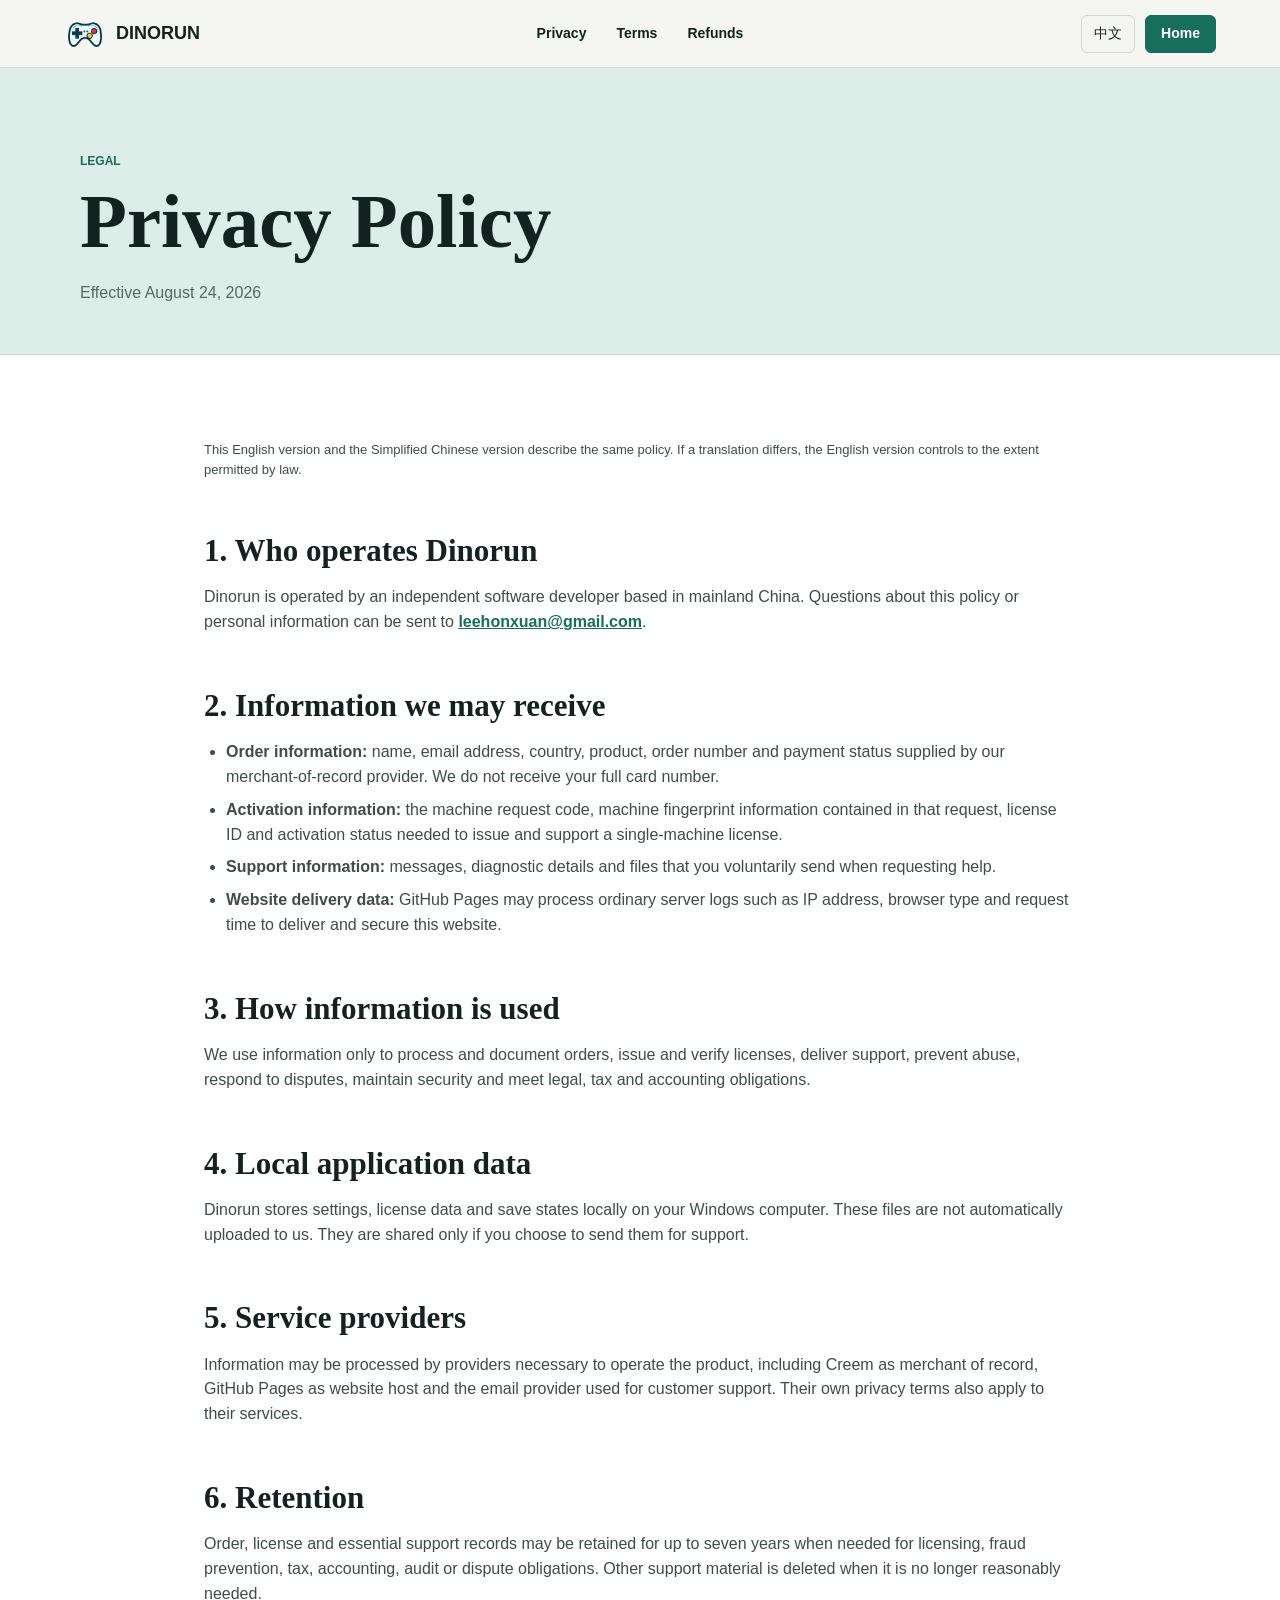
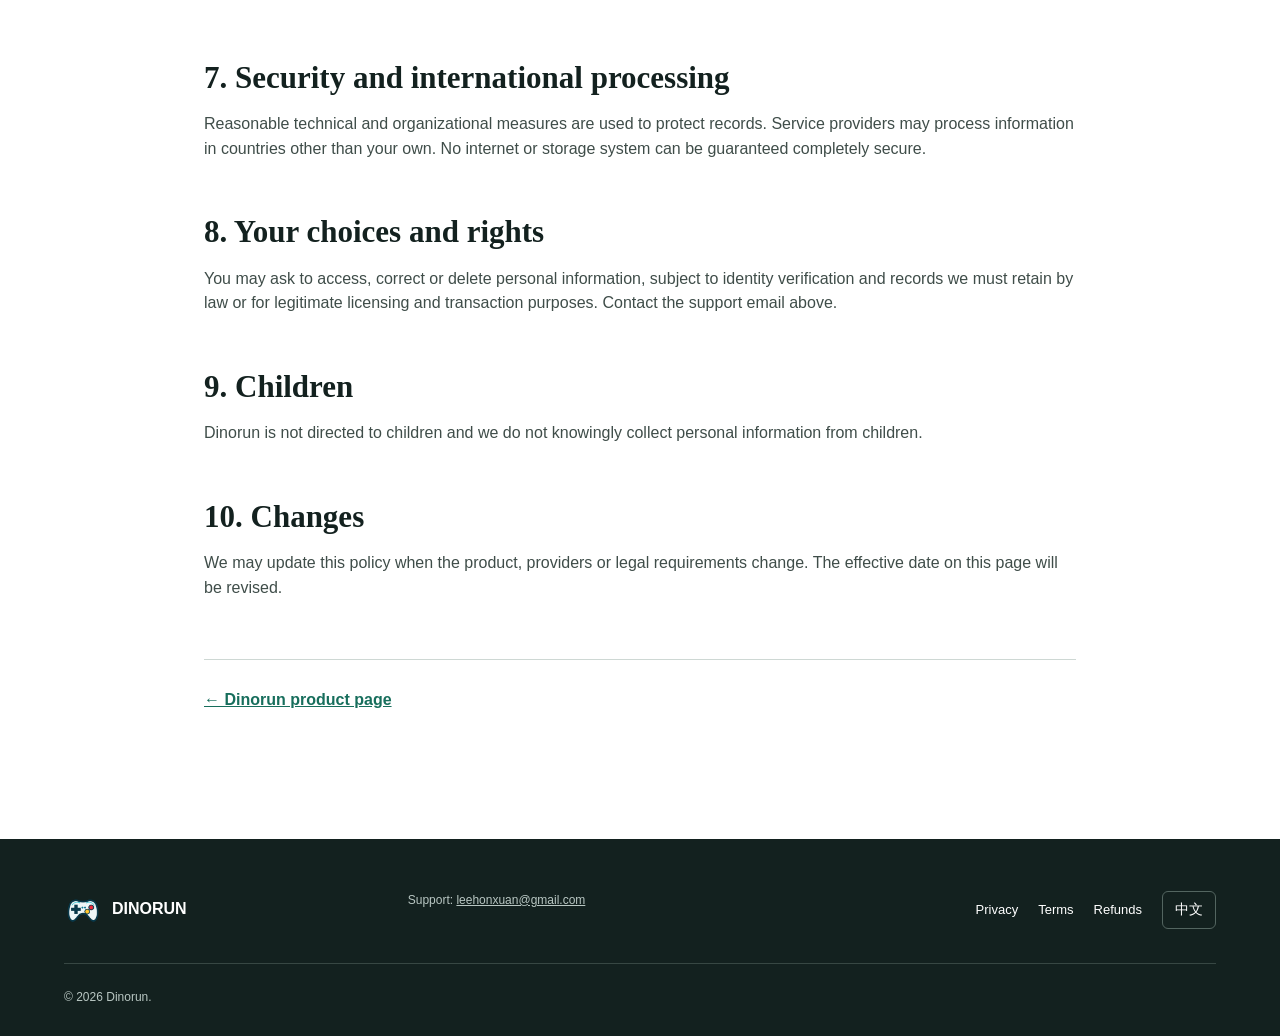
==== privacy.html @ ca00cfb8 "Add customer support and legal policies" ====
<!doctype html>
<html lang="en">
<head>
  <meta charset="utf-8">
  <meta name="viewport" content="width=device-width, initial-scale=1">
  <meta name="description" content="Dinorun privacy policy and information-handling practices.">
  <title>Privacy Policy | Dinorun</title>
  <link rel="icon" href="assets/images/dinorun.ico">
  <link rel="stylesheet" href="styles.css">
  <script src="legal.js" defer></script>
</head>
<body data-title-en="Privacy Policy" data-title-zh="隐私政策">
  <header class="site-header">
    <a class="brand" href="index.html"><img src="assets/images/gamepad.png" alt="" width="42" height="42"><span>DINORUN</span></a>
    <nav class="desktop-nav" aria-label="Legal navigation"><a href="privacy.html">Privacy</a><a href="terms.html">Terms</a><a href="refunds.html">Refunds</a></nav>
    <div class="header-actions"><button class="lang-toggle" type="button" aria-label="Switch language"><span data-lang-label>中文</span></button><a class="button button-small" href="index.html">Home</a></div>
  </header>
  <main class="legal-main">
    <section class="legal-hero">
      <div data-copy-lang="en"><p class="eyebrow">LEGAL</p><h1>Privacy Policy</h1><p>Effective August 24, 2026</p></div>
      <div data-copy-lang="zh" hidden><p class="eyebrow">法律信息</p><h1>隐私政策</h1><p>生效日期：2026 年 8 月 24 日</p></div>
    </section>
    <article class="legal-document">
      <div data-copy-lang="en">
        <p class="legal-language-note">This English version and the Simplified Chinese version describe the same policy. If a translation differs, the English version controls to the extent permitted by law.</p>
        <h2>1. Who operates Dinorun</h2>
        <p>Dinorun is operated by an independent software developer based in mainland China. Questions about this policy or personal information can be sent to <a href="mailto:leehonxuan@gmail.com">leehonxuan@gmail.com</a>.</p>
        <h2>2. Information we may receive</h2>
        <ul>
          <li><strong>Order information:</strong> name, email address, country, product, order number and payment status supplied by our merchant-of-record provider. We do not receive your full card number.</li>
          <li><strong>Activation information:</strong> the machine request code, machine fingerprint information contained in that request, license ID and activation status needed to issue and support a single-machine license.</li>
          <li><strong>Support information:</strong> messages, diagnostic details and files that you voluntarily send when requesting help.</li>
          <li><strong>Website delivery data:</strong> GitHub Pages may process ordinary server logs such as IP address, browser type and request time to deliver and secure this website.</li>
        </ul>
        <h2>3. How information is used</h2>
        <p>We use information only to process and document orders, issue and verify licenses, deliver support, prevent abuse, respond to disputes, maintain security and meet legal, tax and accounting obligations.</p>
        <h2>4. Local application data</h2>
        <p>Dinorun stores settings, license data and save states locally on your Windows computer. These files are not automatically uploaded to us. They are shared only if you choose to send them for support.</p>
        <h2>5. Service providers</h2>
        <p>Information may be processed by providers necessary to operate the product, including Creem as merchant of record, GitHub Pages as website host and the email provider used for customer support. Their own privacy terms also apply to their services.</p>
        <h2>6. Retention</h2>
        <p>Order, license and essential support records may be retained for up to seven years when needed for licensing, fraud prevention, tax, accounting, audit or dispute obligations. Other support material is deleted when it is no longer reasonably needed.</p>
        <h2>7. Security and international processing</h2>
        <p>Reasonable technical and organizational measures are used to protect records. Service providers may process information in countries other than your own. No internet or storage system can be guaranteed completely secure.</p>
        <h2>8. Your choices and rights</h2>
        <p>You may ask to access, correct or delete personal information, subject to identity verification and records we must retain by law or for legitimate licensing and transaction purposes. Contact the support email above.</p>
        <h2>9. Children</h2>
        <p>Dinorun is not directed to children and we do not knowingly collect personal information from children.</p>
        <h2>10. Changes</h2>
        <p>We may update this policy when the product, providers or legal requirements change. The effective date on this page will be revised.</p>
      </div>
      <div data-copy-lang="zh" hidden>
        <p class="legal-language-note">本简体中文版本与英文版本描述同一政策。如翻译存在差异，在法律允许范围内以英文版本为准。</p>
        <h2>1. Dinorun 的运营者</h2>
        <p>Dinorun 由位于中国大陆的独立软件开发者运营。如对本政策或个人信息有疑问，请联系 <a href="mailto:leehonxuan@gmail.com">leehonxuan@gmail.com</a>。</p>
        <h2>2. 我们可能收到的信息</h2>
        <ul>
          <li><strong>订单信息：</strong>由记录商户服务商提供的姓名、邮箱、国家或地区、产品、订单号和付款状态。我们不会收到完整银行卡号。</li>
          <li><strong>激活信息：</strong>签发和支持单机许可证所需的机器申请码、其中包含的机器指纹信息、许可证编号和激活状态。</li>
          <li><strong>支持信息：</strong>用户寻求帮助时自愿发送的消息、诊断信息和文件。</li>
          <li><strong>网站访问数据：</strong>GitHub Pages 为交付和保护本网站，可能处理 IP 地址、浏览器类型和请求时间等普通服务器日志。</li>
        </ul>
        <h2>3. 信息用途</h2>
        <p>信息仅用于处理和记录订单、签发与验证许可证、提供支持、防止滥用、处理争议、维护安全，以及履行法律、税务和会计义务。</p>
        <h2>4. 本地应用数据</h2>
        <p>Dinorun 将设置、许可证和存档数据保存在用户的 Windows 电脑本地，不会自动上传。只有用户主动为获得支持而发送时，我们才会收到这些文件。</p>
        <h2>5. 服务提供商</h2>
        <p>为运营产品，必要信息可能由相关服务商处理，包括作为记录商户的 Creem、托管网站的 GitHub Pages，以及用于客户支持的电子邮件服务商。使用这些服务时，其各自的隐私条款也适用。</p>
        <h2>6. 保存期限</h2>
        <p>因许可管理、反欺诈、税务、会计、审计或争议处理需要，订单、许可证和必要支持记录可能保存最长七年。其他支持材料将在不再有合理需要时删除。</p>
        <h2>7. 安全与跨境处理</h2>
        <p>我们采用合理的技术和组织措施保护记录。服务提供商可能在用户所在国家或地区以外处理信息。任何互联网传输或存储系统都无法保证绝对安全。</p>
        <h2>8. 用户选择与权利</h2>
        <p>在完成身份核验，并遵守法律强制保存以及正当许可和交易记录要求的前提下，用户可以申请访问、更正或删除个人信息。请通过上述客服邮箱联系。</p>
        <h2>9. 儿童</h2>
        <p>Dinorun 不面向儿童，我们不会故意收集儿童个人信息。</p>
        <h2>10. 政策变更</h2>
        <p>产品、服务提供商或法律要求变化时，我们可能更新本政策，并同步更新页面上的生效日期。</p>
      </div>
      <p class="legal-contact"><a href="index.html">← Dinorun product page</a></p>
    </article>
  </main>
  <footer class="site-footer"><div class="footer-brand"><img src="assets/images/gamepad.png" alt="" width="38" height="38"><strong>DINORUN</strong></div><p>Support: <a href="mailto:leehonxuan@gmail.com">leehonxuan@gmail.com</a></p><div class="footer-links"><a href="privacy.html">Privacy</a><a href="terms.html">Terms</a><a href="refunds.html">Refunds</a><button class="lang-toggle footer-lang" type="button" data-lang-label>中文</button></div><p class="copyright">© <span data-year></span> Dinorun.</p></footer>
</body>
</html>
---- styles.css ----
:root {
  --ink: #13211f;
  --muted: #5a6764;
  --paper: #f5f6f2;
  --white: #ffffff;
  --line: #ced8d4;
  --green: #176e5c;
  --green-dark: #0d4d40;
  --mint: #dceee7;
  --red: #c94a43;
  --yellow: #f2b84b;
  --blue: #4e75b9;
  --shadow: 0 20px 60px rgba(18, 37, 33, 0.14);
  font-family: Inter, "Segoe UI", "Noto Sans", "Microsoft YaHei", Arial, sans-serif;
  color: var(--ink);
  background: var(--paper);
  font-synthesis: none;
}

* { box-sizing: border-box; }
html { scroll-behavior: smooth; }
body { margin: 0; background: var(--paper); line-height: 1.55; }
body, button, a { letter-spacing: 0; }
img { display: block; max-width: 100%; }
a { color: inherit; }
button, a { -webkit-tap-highlight-color: transparent; }

.skip-link {
  position: fixed;
  left: 12px;
  top: -60px;
  z-index: 100;
  padding: 10px 14px;
  background: var(--ink);
  color: white;
}
.skip-link:focus { top: 12px; }

.site-header {
  position: sticky;
  top: 0;
  z-index: 50;
  min-height: 68px;
  padding: 0 5vw;
  display: grid;
  grid-template-columns: 1fr auto 1fr;
  align-items: center;
  border-bottom: 1px solid rgba(19, 33, 31, 0.12);
  background: rgba(245, 246, 242, 0.94);
  backdrop-filter: blur(14px);
}

.brand { display: inline-flex; width: fit-content; align-items: center; gap: 10px; text-decoration: none; font-weight: 900; font-size: 18px; }
.brand img { width: 42px; height: 42px; object-fit: contain; }
.desktop-nav { display: flex; gap: 30px; font-size: 14px; font-weight: 650; }
.desktop-nav a, .text-link, .footer-links a { text-decoration: none; }
.desktop-nav a:hover, .footer-links a:hover { color: var(--green); }
.header-actions { justify-self: end; display: flex; align-items: center; gap: 10px; }

.button, .lang-toggle {
  min-height: 44px;
  display: inline-flex;
  align-items: center;
  justify-content: center;
  border: 1px solid var(--green);
  border-radius: 6px;
  background: var(--green);
  color: white;
  padding: 0 20px;
  font: inherit;
  font-size: 14px;
  font-weight: 750;
  text-decoration: none;
  cursor: pointer;
  transition: background 160ms ease, border-color 160ms ease, transform 160ms ease;
}
.button:hover { background: var(--green-dark); border-color: var(--green-dark); transform: translateY(-1px); }
.button-small { min-height: 38px; padding: 0 15px; }
.button-wide { width: 100%; }
.lang-toggle { min-height: 38px; padding: 0 12px; border-color: var(--line); background: transparent; color: var(--ink); }
.lang-toggle:hover { border-color: var(--ink); }

.hero {
  position: relative;
  min-height: min(760px, calc(100vh - 68px));
  overflow: hidden;
  display: flex;
  align-items: center;
  border-bottom: 1px solid var(--line);
  background: #e9eeeb;
}
.hero-product-shot {
  position: absolute;
  z-index: 0;
  width: min(74vw, 1180px);
  right: -7vw;
  top: 11%;
  box-shadow: var(--shadow);
  border: 1px solid #b8c3bf;
}
.hero-scrim {
  position: absolute;
  inset: 0 auto 0 0;
  width: 58%;
  z-index: 1;
  background: rgba(233, 238, 235, .96);
}
.hero-content { position: relative; z-index: 2; width: min(650px, 88vw); margin-left: max(5vw, calc((100vw - 1440px) / 2)); padding: 84px 0 108px; }
.eyebrow { margin: 0 0 16px; color: var(--green); font-size: 12px; line-height: 1.2; font-weight: 850; text-transform: uppercase; }
.hero h1 { margin: 0; font-family: Georgia, "Times New Roman", serif; font-size: clamp(64px, 8vw, 124px); line-height: .9; font-weight: 700; }
.hero-lead { max-width: 610px; margin: 32px 0 12px; font-size: clamp(24px, 2.3vw, 38px); line-height: 1.14; font-weight: 720; }
.hero-copy { max-width: 560px; margin: 0; color: #3f4d49; font-size: 18px; }
.hero-actions { display: flex; align-items: center; gap: 24px; margin-top: 32px; }
.text-link { font-weight: 750; border-bottom: 1px solid currentColor; }
.hero-facts { display: flex; flex-wrap: wrap; gap: 10px 26px; padding: 0; margin: 38px 0 0; list-style: none; font-size: 13px; font-weight: 700; }
.hero-facts li::before { content: "✓"; color: var(--green); margin-right: 7px; }

.trust-strip { display: grid; grid-template-columns: repeat(4, 1fr); background: var(--ink); color: white; padding: 24px 5vw; }
.trust-strip div { padding: 6px 26px; border-left: 1px solid rgba(255,255,255,.18); }
.trust-strip div:first-child { border-left: 0; padding-left: 0; }
.trust-strip strong, .trust-strip span { display: block; }
.trust-strip strong { font-size: 15px; }
.trust-strip span { margin-top: 3px; color: #b9c7c3; font-size: 12px; }

.section { padding: 112px max(5vw, calc((100vw - 1440px) / 2)); }
.section-heading { max-width: 840px; margin-bottom: 54px; }
.section-heading.compact { margin-bottom: 34px; }
.section h2 { margin: 0; max-width: 850px; font-family: Georgia, "Times New Roman", serif; font-size: clamp(38px, 4.3vw, 68px); line-height: 1.05; }
.section-heading > p:last-child { max-width: 700px; margin: 24px 0 0; color: var(--muted); font-size: 18px; }

.features { background: var(--white); }
.feature-grid { display: grid; grid-template-columns: repeat(3, 1fr); border-top: 1px solid var(--line); border-left: 1px solid var(--line); }
.feature-grid article { min-height: 240px; padding: 28px; border-right: 1px solid var(--line); border-bottom: 1px solid var(--line); }
.feature-number { color: var(--green); font-size: 12px; font-weight: 850; }
.feature-grid h3 { margin: 36px 0 9px; font-size: 21px; }
.feature-grid p { margin: 0; color: var(--muted); }

.interface { background: #edf1ef; }
.product-window { margin: 0; }
.product-window img, .input-window img { width: 100%; border: 1px solid #b8c3bf; box-shadow: var(--shadow); }
.product-window figcaption { max-width: 680px; margin: 20px 0 0 auto; color: var(--muted); font-size: 14px; }
.controls-showcase { display: grid; grid-template-columns: minmax(280px, .75fr) minmax(560px, 1.25fr); gap: 70px; align-items: center; margin-top: 120px; }
.controls-copy h2 { margin-bottom: 24px; font-size: clamp(36px, 4vw, 62px); }
.controls-copy > p:not(.eyebrow) { color: var(--muted); font-size: 17px; }
.input-window { margin: 0; }
.check-list { padding: 0; margin: 26px 0 0; list-style: none; }
.check-list li { position: relative; padding: 10px 0 10px 27px; border-bottom: 1px solid var(--line); }
.check-list li::before { content: "✓"; position: absolute; left: 0; color: var(--green); font-weight: 900; }

.arcade-band { min-height: 360px; padding: 50px 5vw; display: grid; grid-template-columns: 1fr 1fr; gap: 8vw; align-items: center; overflow: hidden; background: var(--ink); color: white; }
.arcade-band p { max-width: 570px; margin: 0; font-family: Georgia, "Times New Roman", serif; font-size: clamp(32px, 4vw, 62px); line-height: 1.08; }
.arcade-art { display: flex; align-items: center; justify-content: center; gap: clamp(6px, 2vw, 24px); }
.arcade-art img { width: clamp(70px, 8vw, 126px); height: clamp(70px, 8vw, 126px); object-fit: contain; }
.arcade-art .stick { width: clamp(140px, 17vw, 250px); height: clamp(140px, 17vw, 250px); margin-right: 12px; }

.how { background: var(--white); }
.steps { padding: 0; margin: 0; list-style: none; border-top: 1px solid var(--line); }
.steps li { display: grid; grid-template-columns: 72px 1fr; gap: 26px; padding: 28px 0; border-bottom: 1px solid var(--line); }
.steps > li > span { width: 48px; height: 48px; display: grid; place-items: center; border: 1px solid var(--green); border-radius: 50%; color: var(--green); font-weight: 850; }
.steps h3 { margin: 0 0 5px; font-size: 20px; }
.steps p { margin: 0; color: var(--muted); }
.note { margin: 28px 0 0 98px; padding-left: 16px; border-left: 3px solid var(--yellow); color: var(--muted); }

.purchase { display: grid; grid-template-columns: 1.25fr .75fr; gap: 8vw; background: #dceee7; }
.purchase-copy h2 { margin-bottom: 20px; }
.purchase-copy > p:not(.eyebrow) { color: var(--muted); font-size: 18px; }
.price-panel { align-self: center; padding-left: 44px; border-left: 1px solid #a9c8bc; }
.price-panel > p:first-child { margin: 0; color: var(--green); font-size: 12px; font-weight: 850; }
.price { margin: 4px 0 24px; font-family: Georgia, "Times New Roman", serif; font-size: clamp(72px, 8vw, 118px); line-height: 1; }
.price span { margin-right: 7px; font-family: inherit; font-size: 28px; vertical-align: 40%; }
.checkout-status, .price-fine { color: var(--muted); font-size: 12px; text-align: center; }
.checkout-status { margin-bottom: 0; font-weight: 700; }

.faq { background: var(--paper); }
.faq-list { border-top: 1px solid var(--line); }
.faq-list details { border-bottom: 1px solid var(--line); }
.faq-list summary { position: relative; padding: 24px 52px 24px 0; cursor: pointer; list-style: none; font-size: 19px; font-weight: 750; }
.faq-list summary::-webkit-details-marker { display: none; }
.faq-list summary::after { content: "+"; position: absolute; right: 10px; font-size: 26px; font-weight: 400; line-height: 1; }
.faq-list details[open] summary::after { content: "−"; }
.faq-list p { max-width: 850px; margin: -6px 0 24px; color: var(--muted); }

.site-footer { padding: 52px 5vw 30px; display: grid; grid-template-columns: 1fr 1.5fr 1fr; gap: 34px; align-items: start; background: var(--ink); color: white; }
.footer-brand { display: flex; align-items: center; gap: 10px; }
.site-footer > p { margin: 0; color: #b9c7c3; font-size: 12px; }
.footer-links { display: flex; justify-content: flex-end; align-items: center; flex-wrap: wrap; gap: 14px 20px; font-size: 13px; }
.footer-lang { color: white; border-color: #536560; }
.copyright { grid-column: 1 / -1; padding-top: 24px; border-top: 1px solid #374743; }

.legal-main { min-height: calc(100vh - 68px); background: var(--white); }
.legal-hero { padding: 86px max(5vw, calc((100vw - 1120px) / 2)) 48px; border-bottom: 1px solid var(--line); background: var(--mint); }
.legal-hero h1 { max-width: 900px; margin: 0; font-family: Georgia, "Times New Roman", serif; font-size: clamp(48px, 6vw, 82px); line-height: 1; }
.legal-hero p:last-child { margin: 20px 0 0; color: var(--muted); }
.legal-document { max-width: 920px; margin: 0 auto; padding: 72px 24px 110px; }
.legal-document h2 { margin: 52px 0 14px; font-family: Georgia, "Times New Roman", serif; font-size: 31px; line-height: 1.2; }
.legal-document h2:first-child { margin-top: 0; }
.legal-document h3 { margin: 30px 0 10px; font-size: 19px; }
.legal-document p, .legal-document li { color: #3f4d49; }
.legal-document ul { padding-left: 22px; }
.legal-document li { margin: 8px 0; }
.legal-document a { color: var(--green); font-weight: 700; }
.legal-callout { margin: 30px 0; padding: 22px 24px; border-left: 4px solid var(--green); background: #f1f7f4; }
.legal-callout p { margin: 0; color: var(--ink); }
.legal-contact { margin-top: 58px; padding-top: 28px; border-top: 1px solid var(--line); }
.legal-language-note { font-size: 13px; color: var(--muted); }

.checkout-dialog { width: min(440px, calc(100vw - 36px)); padding: 34px; border: 0; border-radius: 8px; color: var(--ink); box-shadow: var(--shadow); text-align: center; }
.checkout-dialog::backdrop { background: rgba(8, 20, 17, .62); }
.checkout-dialog img { margin: 0 auto 18px; }
.checkout-dialog h2 { margin: 0; font-family: Georgia, "Times New Roman", serif; font-size: 30px; }
.checkout-dialog p { color: var(--muted); }
.dialog-close { position: absolute; top: 10px; right: 12px; width: 36px; height: 36px; border: 0; background: transparent; font-size: 28px; cursor: pointer; }
.dialog-ok { margin-top: 8px; }

:focus-visible { outline: 3px solid var(--yellow); outline-offset: 3px; }

@media (max-width: 980px) {
  .site-header { grid-template-columns: 1fr auto; }
  .desktop-nav { display: none; }
  .hero { min-height: 700px; align-items: flex-start; }
  .hero-product-shot { width: 920px; max-width: none; top: 290px; right: -330px; opacity: .72; }
  .hero-scrim { width: 100%; height: 54%; background: rgba(233, 238, 235, .98); }
  .hero-content { padding-top: 72px; }
  .hero h1 { font-size: 76px; }
  .hero-lead { max-width: 650px; font-size: 30px; }
  .trust-strip { grid-template-columns: 1fr 1fr; row-gap: 18px; }
  .trust-strip div:nth-child(3) { border-left: 0; padding-left: 0; }
  .feature-grid { grid-template-columns: 1fr 1fr; }
  .controls-showcase { grid-template-columns: 1fr; gap: 42px; }
  .controls-copy { max-width: 720px; }
  .arcade-band { grid-template-columns: 1fr; gap: 32px; }
  .arcade-art { justify-content: flex-start; }
  .purchase { grid-template-columns: 1fr; gap: 48px; }
  .price-panel { padding: 38px 0 0; border-left: 0; border-top: 1px solid #a9c8bc; }
  .site-footer { grid-template-columns: 1fr 1fr; }
  .site-footer > p { grid-column: 1 / -1; grid-row: 2; }
}

@media (max-width: 640px) {
  .site-header { min-height: 60px; padding: 0 18px; }
  .brand img { width: 36px; height: 36px; }
  .brand span { font-size: 16px; }
  .header-actions .button { display: none; }
  .hero { min-height: 720px; }
  .hero-content { width: auto; margin: 0; padding: 58px 20px 250px; }
  .hero h1 { font-size: 60px; }
  .hero-lead { margin-top: 24px; font-size: 25px; }
  .hero-copy { font-size: 16px; }
  .hero-product-shot { top: auto; bottom: 28px; right: -210px; width: 690px; }
  .hero-actions { align-items: stretch; flex-direction: column; gap: 16px; }
  .hero-actions .button { width: 100%; }
  .text-link { width: fit-content; }
  .hero-facts { gap: 7px 16px; margin-top: 24px; }
  .trust-strip { grid-template-columns: 1fr; padding: 22px 20px; }
  .trust-strip div, .trust-strip div:nth-child(3) { padding: 10px 0; border-left: 0; border-bottom: 1px solid rgba(255,255,255,.14); }
  .trust-strip div:last-child { border-bottom: 0; }
  .section { padding: 78px 20px; }
  .section h2 { font-size: 39px; }
  .section-heading { margin-bottom: 38px; }
  .feature-grid { grid-template-columns: 1fr; }
  .feature-grid article { min-height: 200px; }
  .controls-showcase { margin-top: 80px; }
  .product-window figcaption { font-size: 12px; }
  .arcade-band { padding: 42px 20px; }
  .arcade-art { gap: 3px; }
  .arcade-art .stick { margin-right: 0; }
  .steps li { grid-template-columns: 48px 1fr; gap: 16px; }
  .steps > li > span { width: 40px; height: 40px; }
  .note { margin-left: 0; }
  .price { font-size: 88px; }
  .site-footer { grid-template-columns: 1fr; padding: 42px 20px 24px; }
  .site-footer > p { grid-column: auto; grid-row: auto; }
  .footer-links { justify-content: flex-start; flex-wrap: wrap; }
  .legal-main { min-height: calc(100vh - 60px); }
  .legal-hero { padding: 58px 20px 36px; }
  .legal-document { padding: 50px 20px 76px; }
  .legal-document h2 { font-size: 27px; }
}

@media (prefers-reduced-motion: reduce) {
  html { scroll-behavior: auto; }
  *, *::before, *::after { transition-duration: 0.01ms !important; }
}
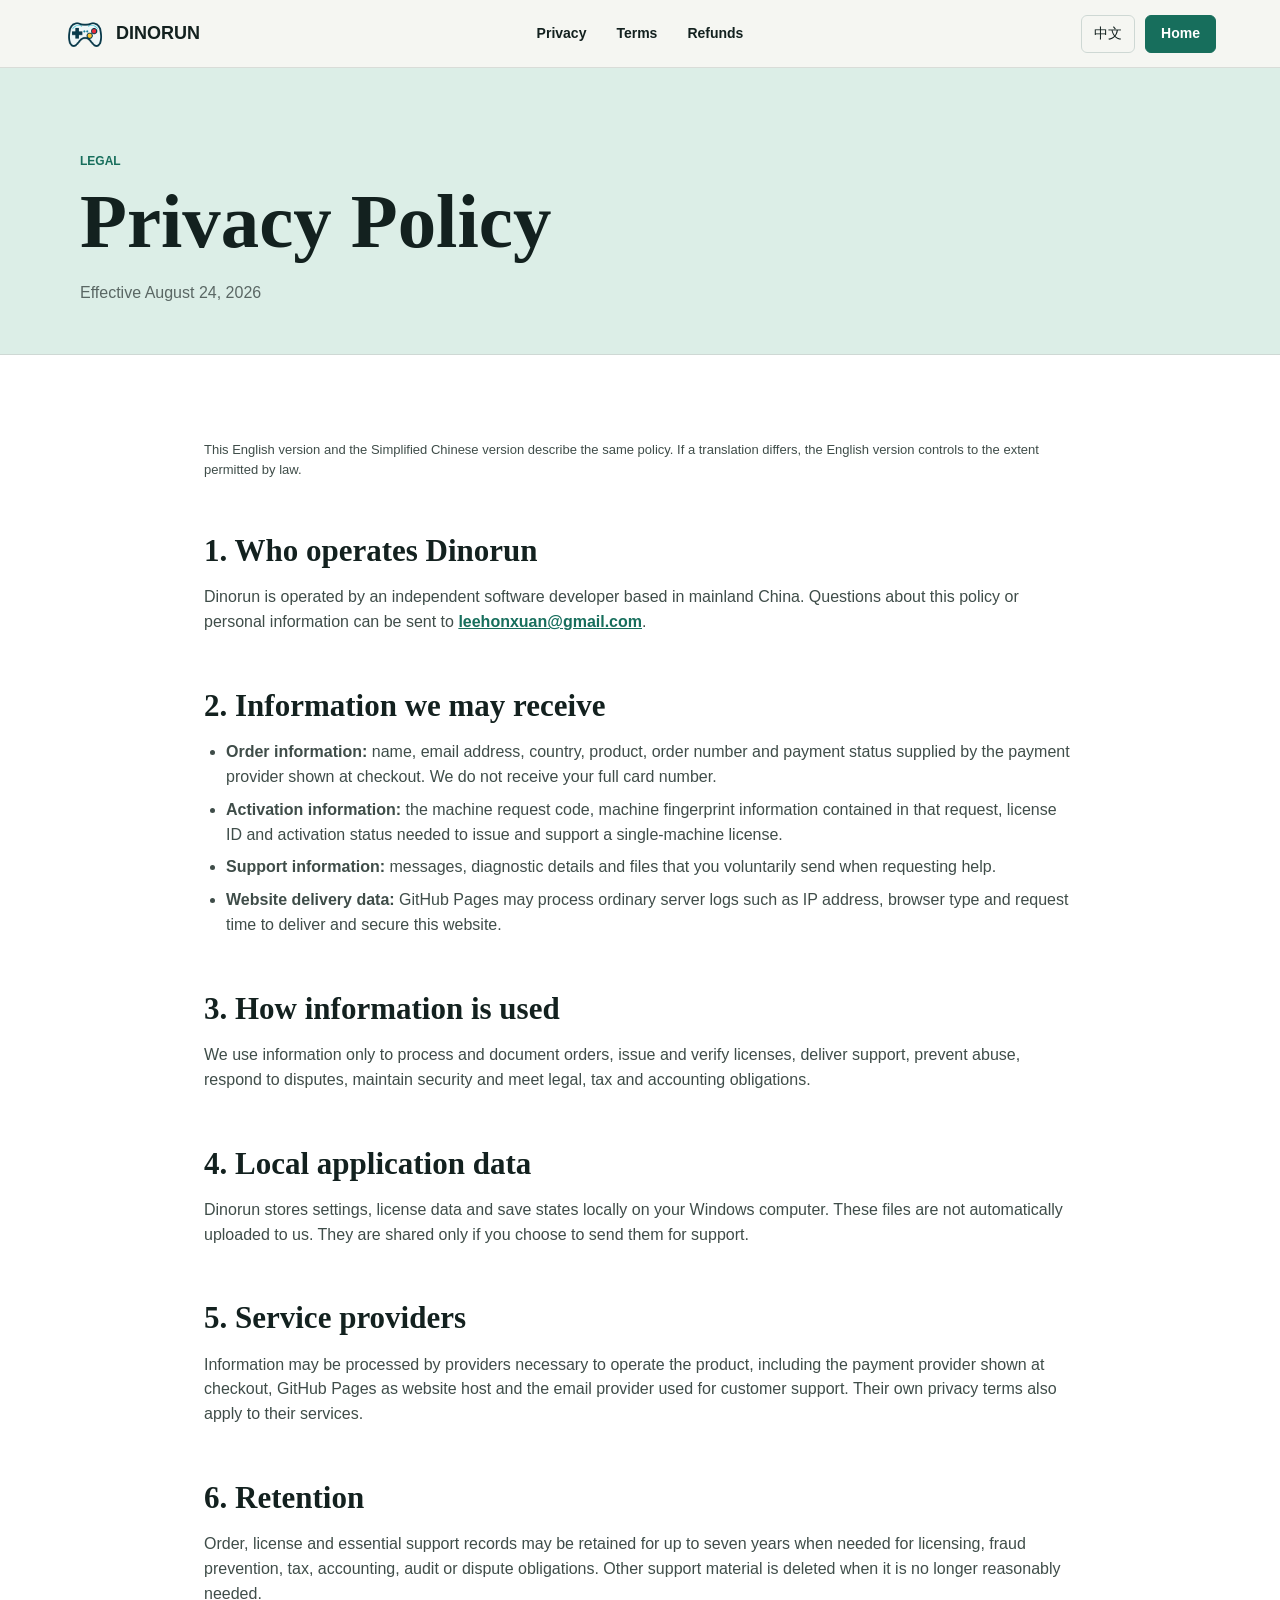
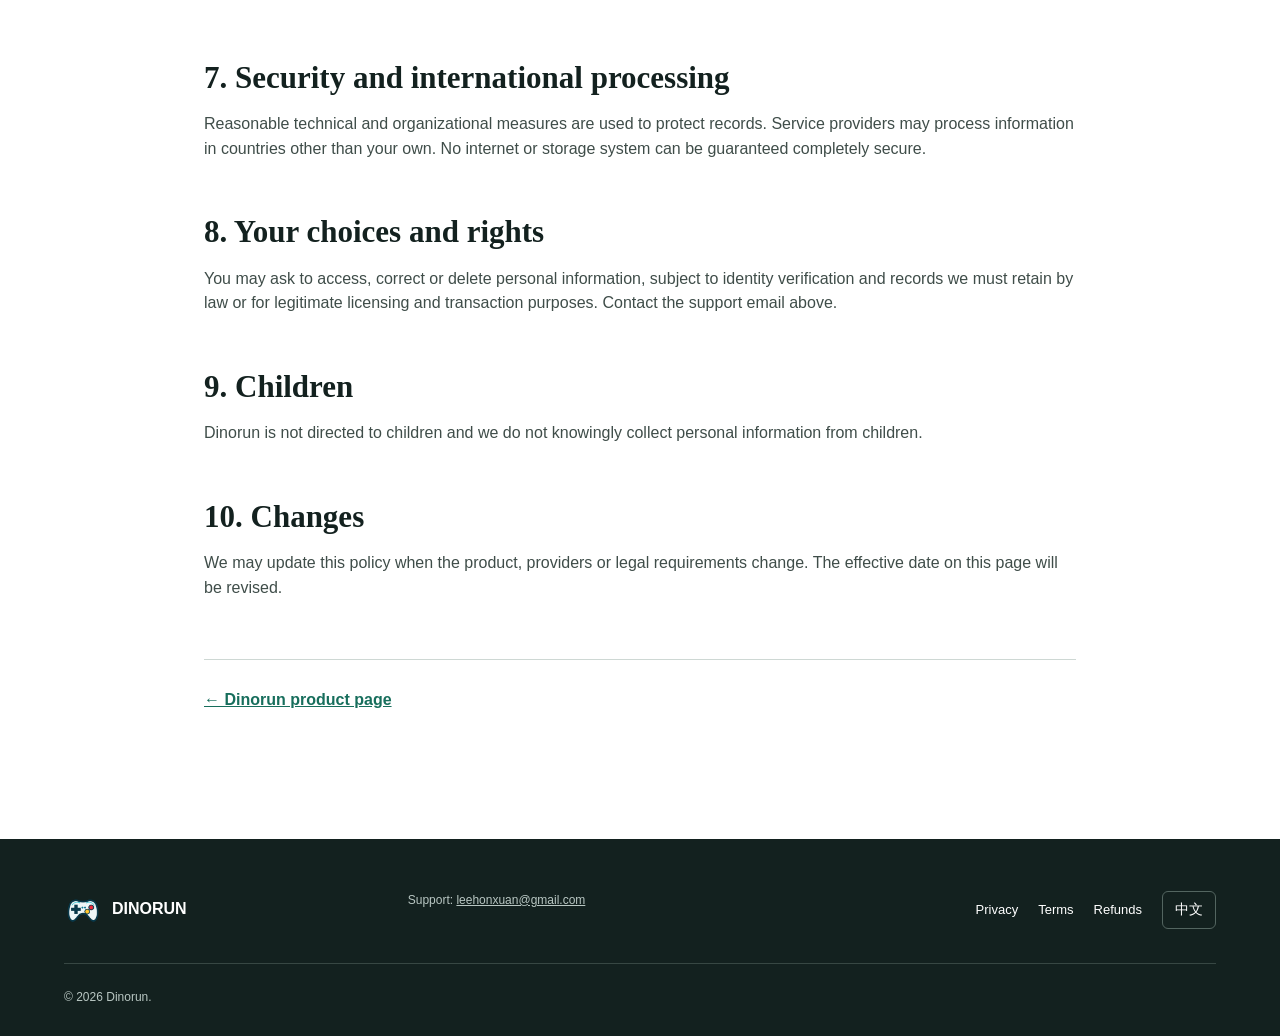
==== commit 217b1811: "Clarify independent software and payment terms" ====
--- a/privacy.html
+++ b/privacy.html
@@ -27,7 +27,7 @@
         <p>Dinorun is operated by an independent software developer based in mainland China. Questions about this policy or personal information can be sent to <a href="mailto:leehonxuan@gmail.com">leehonxuan@gmail.com</a>.</p>
         <h2>2. Information we may receive</h2>
         <ul>
-          <li><strong>Order information:</strong> name, email address, country, product, order number and payment status supplied by our merchant-of-record provider. We do not receive your full card number.</li>
+          <li><strong>Order information:</strong> name, email address, country, product, order number and payment status supplied by the payment provider shown at checkout. We do not receive your full card number.</li>
           <li><strong>Activation information:</strong> the machine request code, machine fingerprint information contained in that request, license ID and activation status needed to issue and support a single-machine license.</li>
           <li><strong>Support information:</strong> messages, diagnostic details and files that you voluntarily send when requesting help.</li>
           <li><strong>Website delivery data:</strong> GitHub Pages may process ordinary server logs such as IP address, browser type and request time to deliver and secure this website.</li>
@@ -37,7 +37,7 @@
         <h2>4. Local application data</h2>
         <p>Dinorun stores settings, license data and save states locally on your Windows computer. These files are not automatically uploaded to us. They are shared only if you choose to send them for support.</p>
         <h2>5. Service providers</h2>
-        <p>Information may be processed by providers necessary to operate the product, including Creem as merchant of record, GitHub Pages as website host and the email provider used for customer support. Their own privacy terms also apply to their services.</p>
+        <p>Information may be processed by providers necessary to operate the product, including the payment provider shown at checkout, GitHub Pages as website host and the email provider used for customer support. Their own privacy terms also apply to their services.</p>
         <h2>6. Retention</h2>
         <p>Order, license and essential support records may be retained for up to seven years when needed for licensing, fraud prevention, tax, accounting, audit or dispute obligations. Other support material is deleted when it is no longer reasonably needed.</p>
         <h2>7. Security and international processing</h2>
@@ -65,7 +65,7 @@
         <h2>4. 本地应用数据</h2>
         <p>Dinorun 将设置、许可证和存档数据保存在用户的 Windows 电脑本地，不会自动上传。只有用户主动为获得支持而发送时，我们才会收到这些文件。</p>
         <h2>5. 服务提供商</h2>
-        <p>为运营产品，必要信息可能由相关服务商处理，包括作为记录商户的 Creem、托管网站的 GitHub Pages，以及用于客户支持的电子邮件服务商。使用这些服务时，其各自的隐私条款也适用。</p>
+        <p>为运营产品，必要信息可能由相关服务商处理，包括结账页面显示的支付服务商、托管网站的 GitHub Pages，以及用于客户支持的电子邮件服务商。使用这些服务时，其各自的隐私条款也适用。</p>
         <h2>6. 保存期限</h2>
         <p>因许可管理、反欺诈、税务、会计、审计或争议处理需要，订单、许可证和必要支持记录可能保存最长七年。其他支持材料将在不再有合理需要时删除。</p>
         <h2>7. 安全与跨境处理</h2>
--- a/styles.css
+++ b/styles.css
@@ -203,6 +203,49 @@
 .legal-callout p { margin: 0; color: var(--ink); }
 .legal-contact { margin-top: 58px; padding-top: 28px; border-top: 1px solid var(--line); }
 .legal-language-note { font-size: 13px; color: var(--muted); }
+
+.completion-main { min-height: calc(100vh - 68px); background: var(--white); }
+.completion-hero { padding: 76px max(5vw, calc((100vw - 920px) / 2)) 56px; border-bottom: 1px solid #a9c8bc; background: var(--mint); }
+.completion-hero > div { position: relative; padding-left: 90px; }
+.completion-status { position: absolute; top: 2px; left: 0; width: 62px; height: 62px; display: grid; place-items: center; border-radius: 50%; background: var(--green); color: white; font-size: 34px; font-weight: 850; }
+.completion-hero h1 { margin: 0; font-family: Georgia, "Times New Roman", serif; font-size: clamp(48px, 6vw, 76px); line-height: 1; }
+.completion-lead { max-width: 760px; margin: 22px 0 0; color: #354640; font-size: 19px; }
+.verification-note { width: fit-content; margin: 22px 0 0; padding: 10px 14px; border-left: 3px solid var(--yellow); background: rgba(255,255,255,.54); color: #354640; font-size: 13px; font-weight: 700; }
+.completion-content { max-width: 920px; margin: 0 auto; padding: 66px 24px 94px; }
+.completion-content h2 { margin: 0 0 34px; font-family: Georgia, "Times New Roman", serif; font-size: clamp(32px, 4vw, 48px); line-height: 1.1; }
+.completion-steps { padding: 0; margin: 0; list-style: none; counter-reset: completion-step; border-top: 1px solid var(--line); }
+.completion-steps li { counter-increment: completion-step; display: grid; grid-template-columns: 48px 210px 1fr; gap: 20px; align-items: start; padding: 24px 0; border-bottom: 1px solid var(--line); }
+.completion-steps li::before { content: counter(completion-step); width: 38px; height: 38px; display: grid; place-items: center; border: 1px solid var(--green); border-radius: 50%; color: var(--green); font-weight: 850; }
+.completion-steps strong { padding-top: 6px; }
+.completion-steps span { padding-top: 5px; color: var(--muted); }
+.activation-contact { margin-top: 40px; padding: 26px 28px; border-left: 4px solid var(--green); background: #f1f7f4; }
+.activation-contact .eyebrow { margin-bottom: 10px; }
+.activation-contact a { color: var(--green); font-size: 19px; font-weight: 800; }
+.activation-contact span { margin: 0 10px; color: var(--muted); }
+.completion-help { margin: 24px 0 0; color: var(--muted); font-size: 13px; }
+.completion-footer { padding-top: 38px; }
+
+.support-main { min-height: calc(100vh - 68px); background: var(--white); }
+.support-hero { padding: 78px max(5vw, calc((100vw - 1120px) / 2)) 54px; border-bottom: 1px solid var(--line); background: var(--mint); }
+.support-hero h1 { max-width: 900px; margin: 0; font-family: Georgia, "Times New Roman", serif; font-size: clamp(48px, 6vw, 82px); line-height: 1; }
+.support-hero p:last-child { max-width: 700px; margin: 22px 0 0; color: #354640; font-size: 19px; }
+.support-content { max-width: 1120px; margin: 0 auto; padding: 68px 24px 100px; display: grid; grid-template-columns: minmax(0, 1.35fr) minmax(260px, .65fr); gap: 68px; }
+.support-form-panel h2, .support-aside h2 { margin: 0; font-family: Georgia, "Times New Roman", serif; font-size: clamp(32px, 4vw, 48px); line-height: 1.1; }
+.support-intro { max-width: 650px; margin: 18px 0 30px; color: var(--muted); }
+.support-form { display: grid; grid-template-columns: 1fr 1fr; gap: 18px 20px; }
+.support-form label { display: grid; gap: 7px; color: var(--ink); font-size: 14px; font-weight: 750; }
+.support-form input, .support-form select, .support-form textarea { width: 100%; border: 1px solid #b8c8c2; border-radius: 6px; background: #fbfcfa; color: var(--ink); padding: 12px 13px; font: inherit; font-size: 15px; }
+.support-form input, .support-form select { min-height: 46px; }
+.support-form textarea { min-height: 170px; resize: vertical; }
+.support-form input:focus, .support-form select:focus, .support-form textarea:focus { border-color: var(--green); outline: 3px solid rgba(23, 110, 92, .16); }
+.support-message-field, .support-safety, .support-form > .button, .support-submit-note { grid-column: 1 / -1; }
+.support-safety { margin: 0; color: var(--muted); font-size: 12px; }
+.support-submit-note { min-height: 22px; margin: -4px 0 0; color: var(--green-dark); font-size: 13px; font-weight: 700; }
+.support-aside { align-self: start; padding: 30px; border-left: 1px solid var(--line); background: #f1f7f4; }
+.support-aside .eyebrow { margin-bottom: 12px; }
+.support-aside > div > p:not(.eyebrow) { color: var(--muted); }
+.support-email { display: inline-block; margin: 8px 0 12px; color: var(--green); font-size: 18px; font-weight: 800; overflow-wrap: anywhere; }
+.support-aside-note { padding-top: 18px; border-top: 1px solid var(--line); font-size: 13px; }
 
 .checkout-dialog { width: min(440px, calc(100vw - 36px)); padding: 34px; border: 0; border-radius: 8px; color: var(--ink); box-shadow: var(--shadow); text-align: center; }
 .checkout-dialog::backdrop { background: rgba(8, 20, 17, .62); }
@@ -275,6 +318,29 @@
   .legal-hero { padding: 58px 20px 36px; }
   .legal-document { padding: 50px 20px 76px; }
   .legal-document h2 { font-size: 27px; }
+  .completion-main { min-height: calc(100vh - 60px); }
+  .completion-hero { padding: 52px 20px 38px; }
+  .completion-hero > div { padding-left: 0; }
+  .completion-status { position: static; width: 52px; height: 52px; margin-bottom: 24px; font-size: 28px; }
+  .completion-hero h1 { font-size: 46px; }
+  .completion-lead { font-size: 17px; }
+  .verification-note { width: auto; }
+  .completion-content { padding: 48px 20px 70px; }
+  .completion-steps li { grid-template-columns: 42px 1fr; gap: 12px; }
+  .completion-steps strong, .completion-steps span { grid-column: 2; padding-top: 0; }
+  .completion-steps strong { align-self: center; }
+  .completion-steps span { margin-top: -5px; }
+  .activation-contact { padding: 22px 20px; }
+  .activation-contact a, .activation-contact span { display: block; width: fit-content; }
+  .activation-contact span { margin: 7px 0; }
+  .support-main { min-height: calc(100vh - 60px); }
+  .support-hero { padding: 58px 20px 38px; }
+  .support-hero h1 { font-size: 46px; }
+  .support-hero p:last-child { font-size: 17px; }
+  .support-content { padding: 48px 20px 70px; display: block; }
+  .support-form { grid-template-columns: 1fr; }
+  .support-message-field, .support-safety, .support-form > .button, .support-submit-note { grid-column: auto; }
+  .support-aside { margin-top: 54px; padding: 24px 20px; border-left: 0; border-top: 1px solid var(--line); }
 }
 
 @media (prefers-reduced-motion: reduce) {
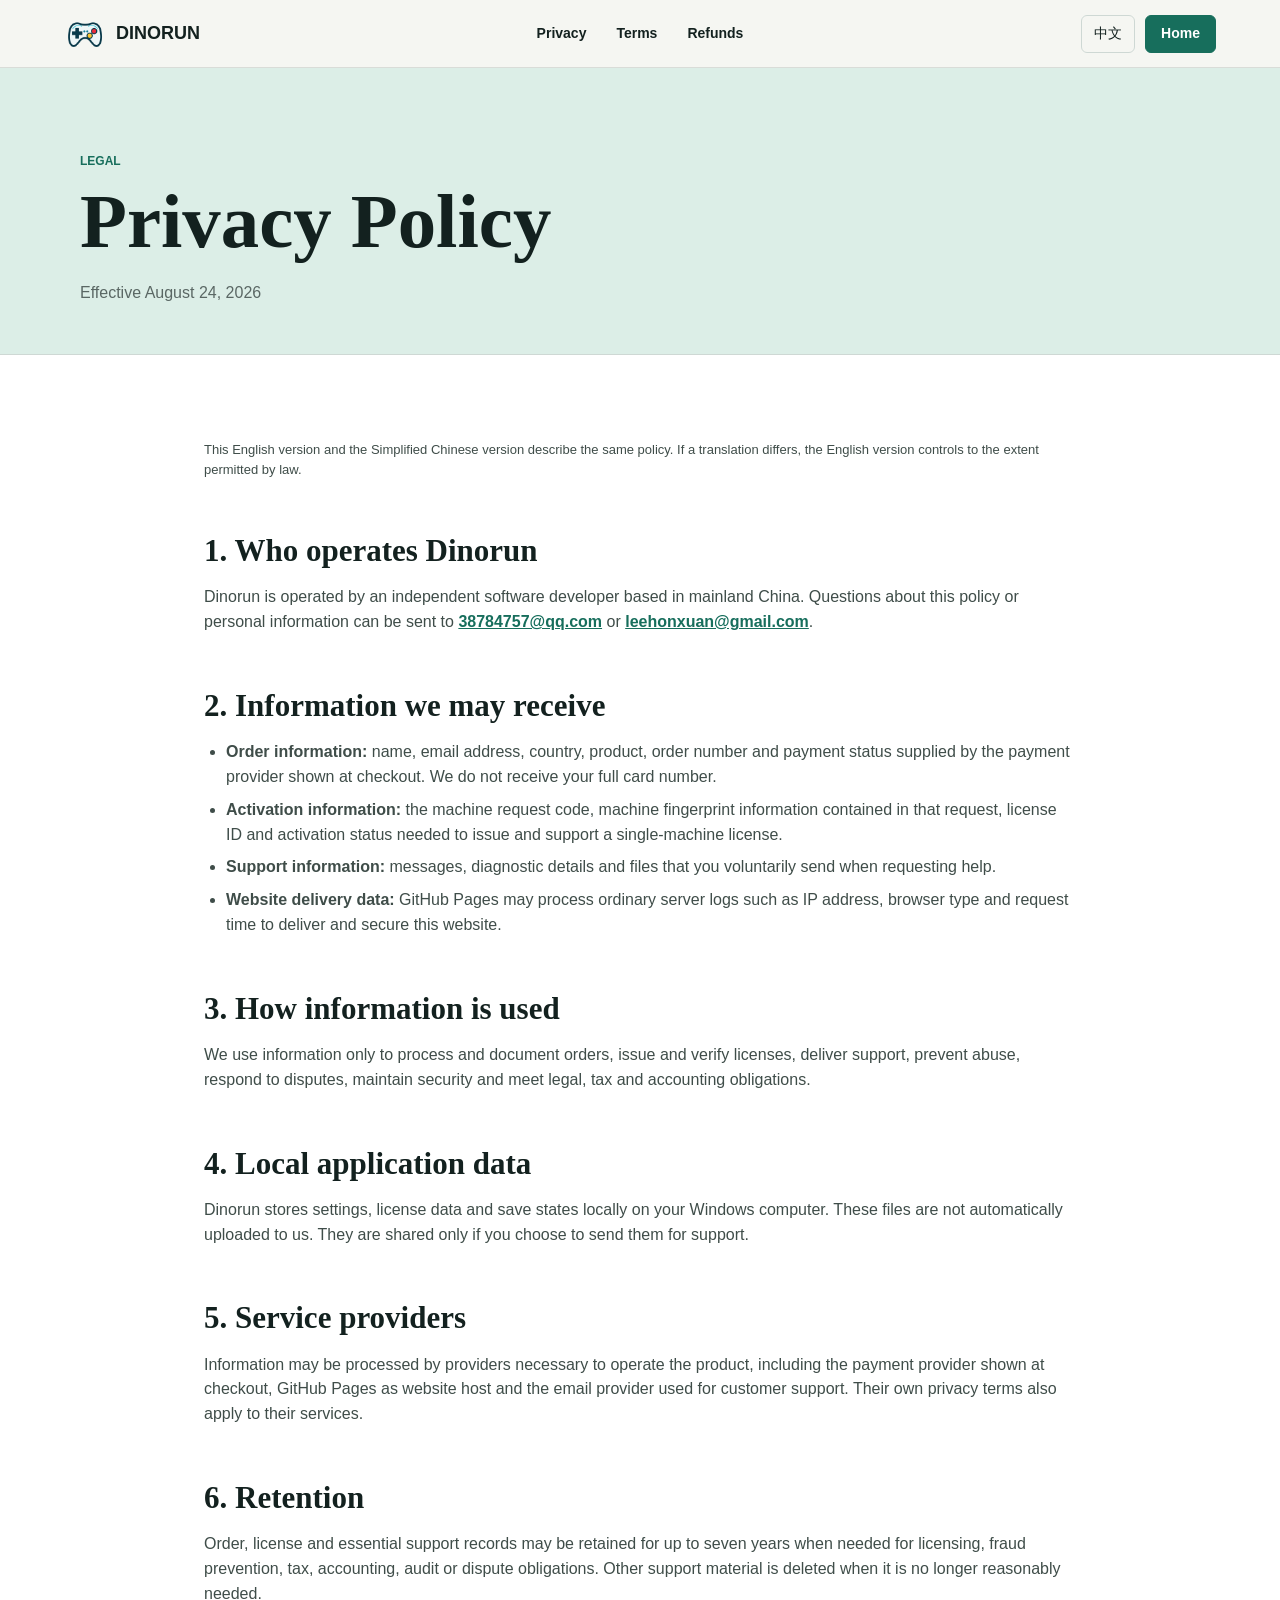
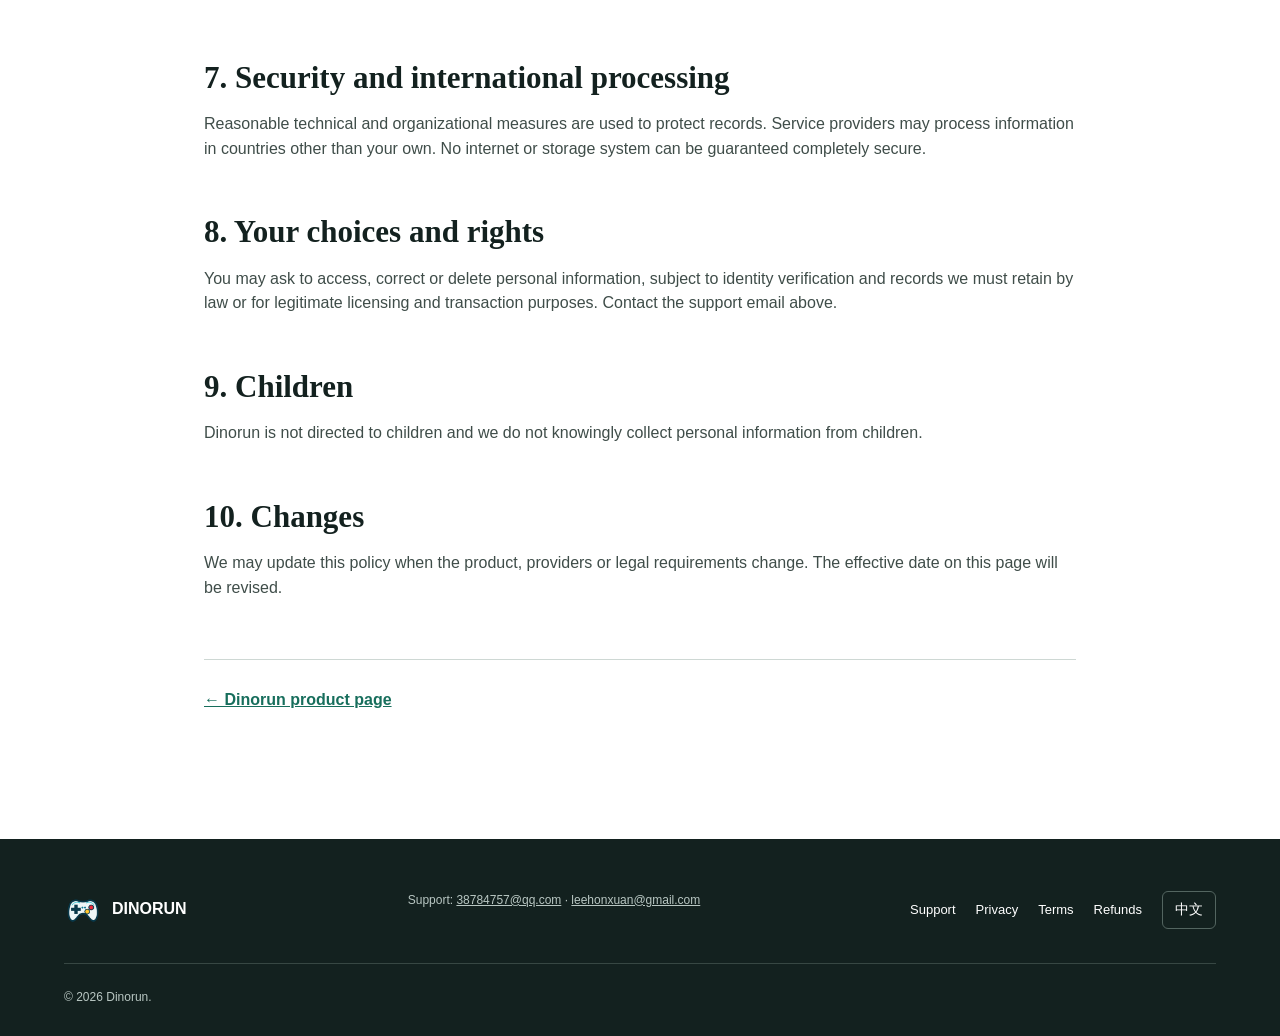
==== commit 6126a356: "Show both customer support email addresses" ====
--- a/privacy.html
+++ b/privacy.html
@@ -24,7 +24,7 @@
       <div data-copy-lang="en">
         <p class="legal-language-note">This English version and the Simplified Chinese version describe the same policy. If a translation differs, the English version controls to the extent permitted by law.</p>
         <h2>1. Who operates Dinorun</h2>
-        <p>Dinorun is operated by an independent software developer based in mainland China. Questions about this policy or personal information can be sent to <a href="mailto:leehonxuan@gmail.com">leehonxuan@gmail.com</a>.</p>
+        <p>Dinorun is operated by an independent software developer based in mainland China. Questions about this policy or personal information can be sent to <a href="mailto:38784757@qq.com">38784757@qq.com</a> or <a href="mailto:leehonxuan@gmail.com">leehonxuan@gmail.com</a>.</p>
         <h2>2. Information we may receive</h2>
         <ul>
           <li><strong>Order information:</strong> name, email address, country, product, order number and payment status supplied by the payment provider shown at checkout. We do not receive your full card number.</li>
@@ -52,7 +52,7 @@
       <div data-copy-lang="zh" hidden>
         <p class="legal-language-note">本简体中文版本与英文版本描述同一政策。如翻译存在差异，在法律允许范围内以英文版本为准。</p>
         <h2>1. Dinorun 的运营者</h2>
-        <p>Dinorun 由位于中国大陆的独立软件开发者运营。如对本政策或个人信息有疑问，请联系 <a href="mailto:leehonxuan@gmail.com">leehonxuan@gmail.com</a>。</p>
+        <p>Dinorun 由位于中国大陆的独立软件开发者运营。如对本政策或个人信息有疑问，请联系 <a href="mailto:38784757@qq.com">38784757@qq.com</a> 或 <a href="mailto:leehonxuan@gmail.com">leehonxuan@gmail.com</a>。</p>
         <h2>2. 我们可能收到的信息</h2>
         <ul>
           <li><strong>订单信息：</strong>由记录商户服务商提供的姓名、邮箱、国家或地区、产品、订单号和付款状态。我们不会收到完整银行卡号。</li>
@@ -80,6 +80,6 @@
       <p class="legal-contact"><a href="index.html">← Dinorun product page</a></p>
     </article>
   </main>
-  <footer class="site-footer"><div class="footer-brand"><img src="assets/images/gamepad.png" alt="" width="38" height="38"><strong>DINORUN</strong></div><p>Support: <a href="mailto:leehonxuan@gmail.com">leehonxuan@gmail.com</a></p><div class="footer-links"><a href="privacy.html">Privacy</a><a href="terms.html">Terms</a><a href="refunds.html">Refunds</a><button class="lang-toggle footer-lang" type="button" data-lang-label>中文</button></div><p class="copyright">© <span data-year></span> Dinorun.</p></footer>
+  <footer class="site-footer"><div class="footer-brand"><img src="assets/images/gamepad.png" alt="" width="38" height="38"><strong>DINORUN</strong></div><p>Support: <a href="mailto:38784757@qq.com">38784757@qq.com</a> · <a href="mailto:leehonxuan@gmail.com">leehonxuan@gmail.com</a></p><div class="footer-links"><a href="support.html">Support</a><a href="privacy.html">Privacy</a><a href="terms.html">Terms</a><a href="refunds.html">Refunds</a><button class="lang-toggle footer-lang" type="button" data-lang-label>中文</button></div><p class="copyright">© <span data-year></span> Dinorun.</p></footer>
 </body>
 </html>
--- a/styles.css
+++ b/styles.css
@@ -245,6 +245,7 @@
 .support-aside .eyebrow { margin-bottom: 12px; }
 .support-aside > div > p:not(.eyebrow) { color: var(--muted); }
 .support-email { display: inline-block; margin: 8px 0 12px; color: var(--green); font-size: 18px; font-weight: 800; overflow-wrap: anywhere; }
+.support-email + .support-email { margin-left: 14px; }
 .support-aside-note { padding-top: 18px; border-top: 1px solid var(--line); font-size: 13px; }
 
 .checkout-dialog { width: min(440px, calc(100vw - 36px)); padding: 34px; border: 0; border-radius: 8px; color: var(--ink); box-shadow: var(--shadow); text-align: center; }
@@ -341,6 +342,7 @@
   .support-form { grid-template-columns: 1fr; }
   .support-message-field, .support-safety, .support-form > .button, .support-submit-note { grid-column: auto; }
   .support-aside { margin-top: 54px; padding: 24px 20px; border-left: 0; border-top: 1px solid var(--line); }
+  .support-email + .support-email { margin-left: 0; }
 }
 
 @media (prefers-reduced-motion: reduce) {
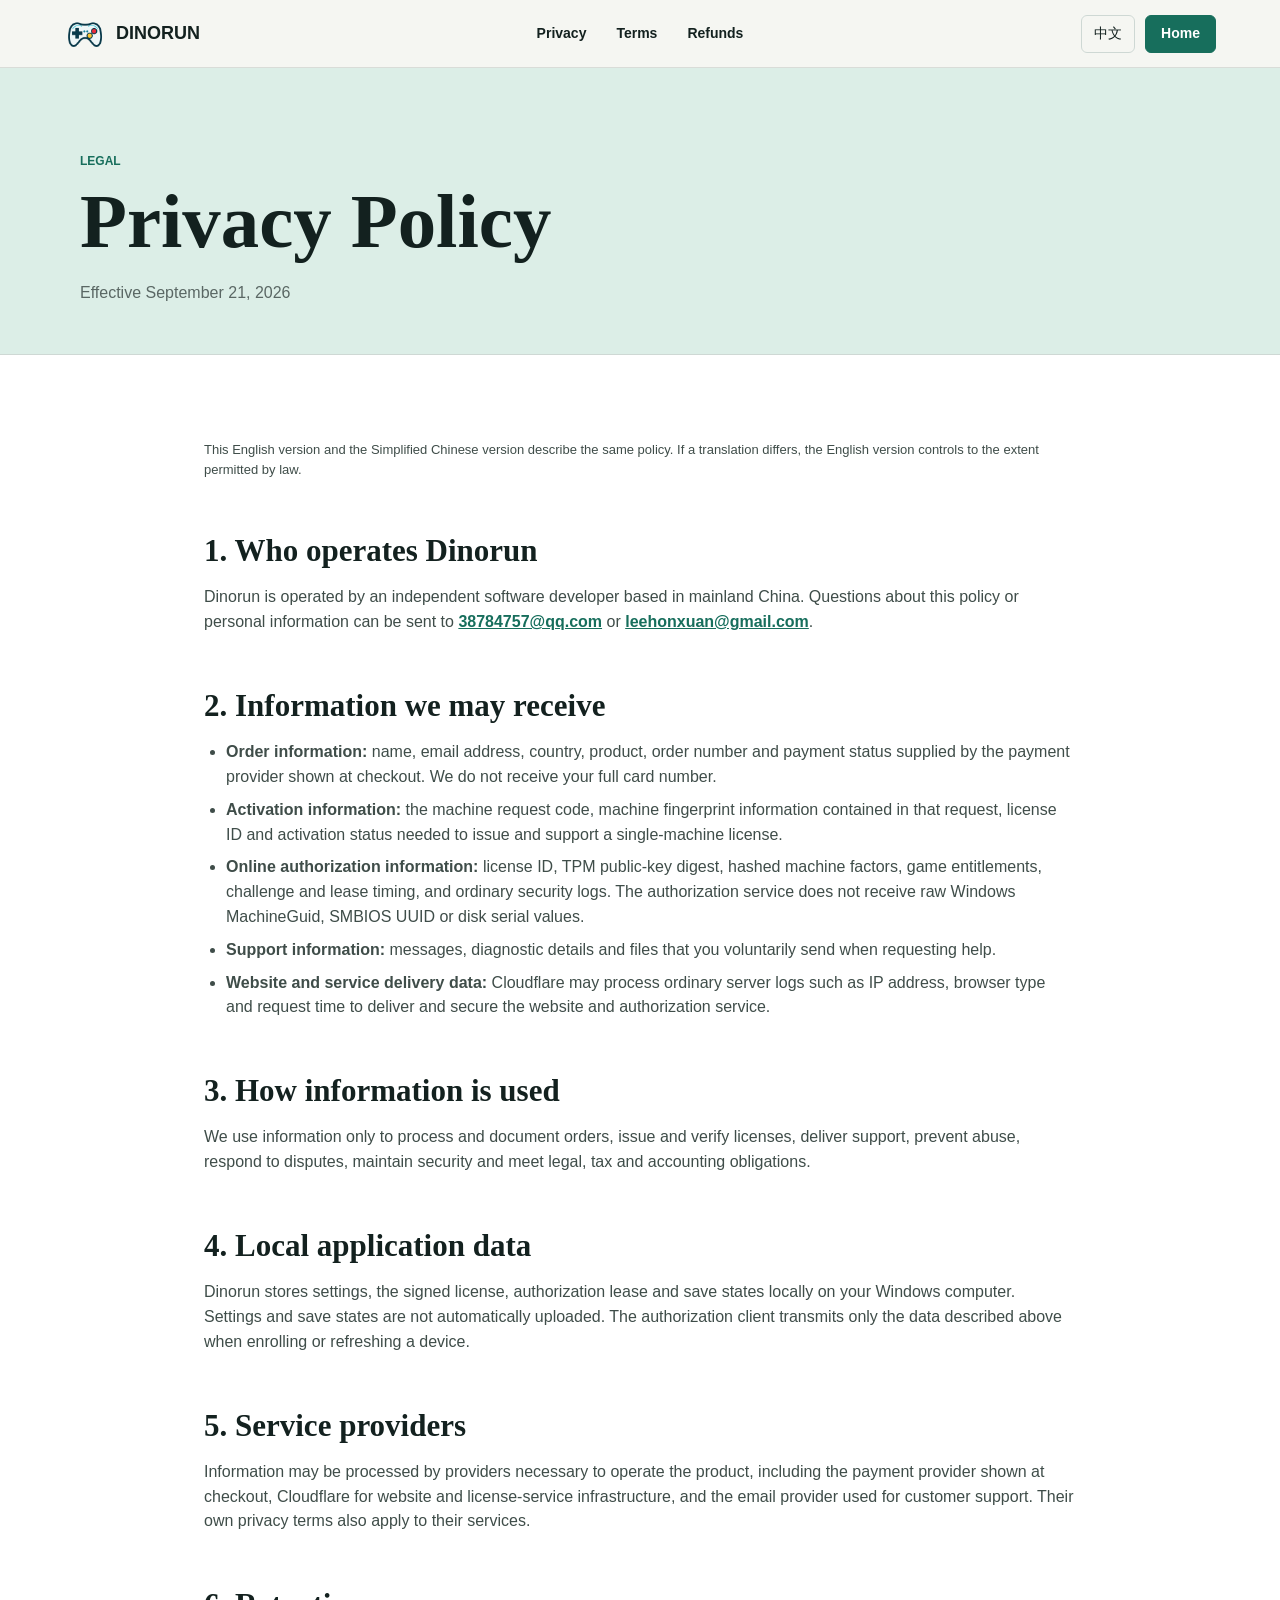
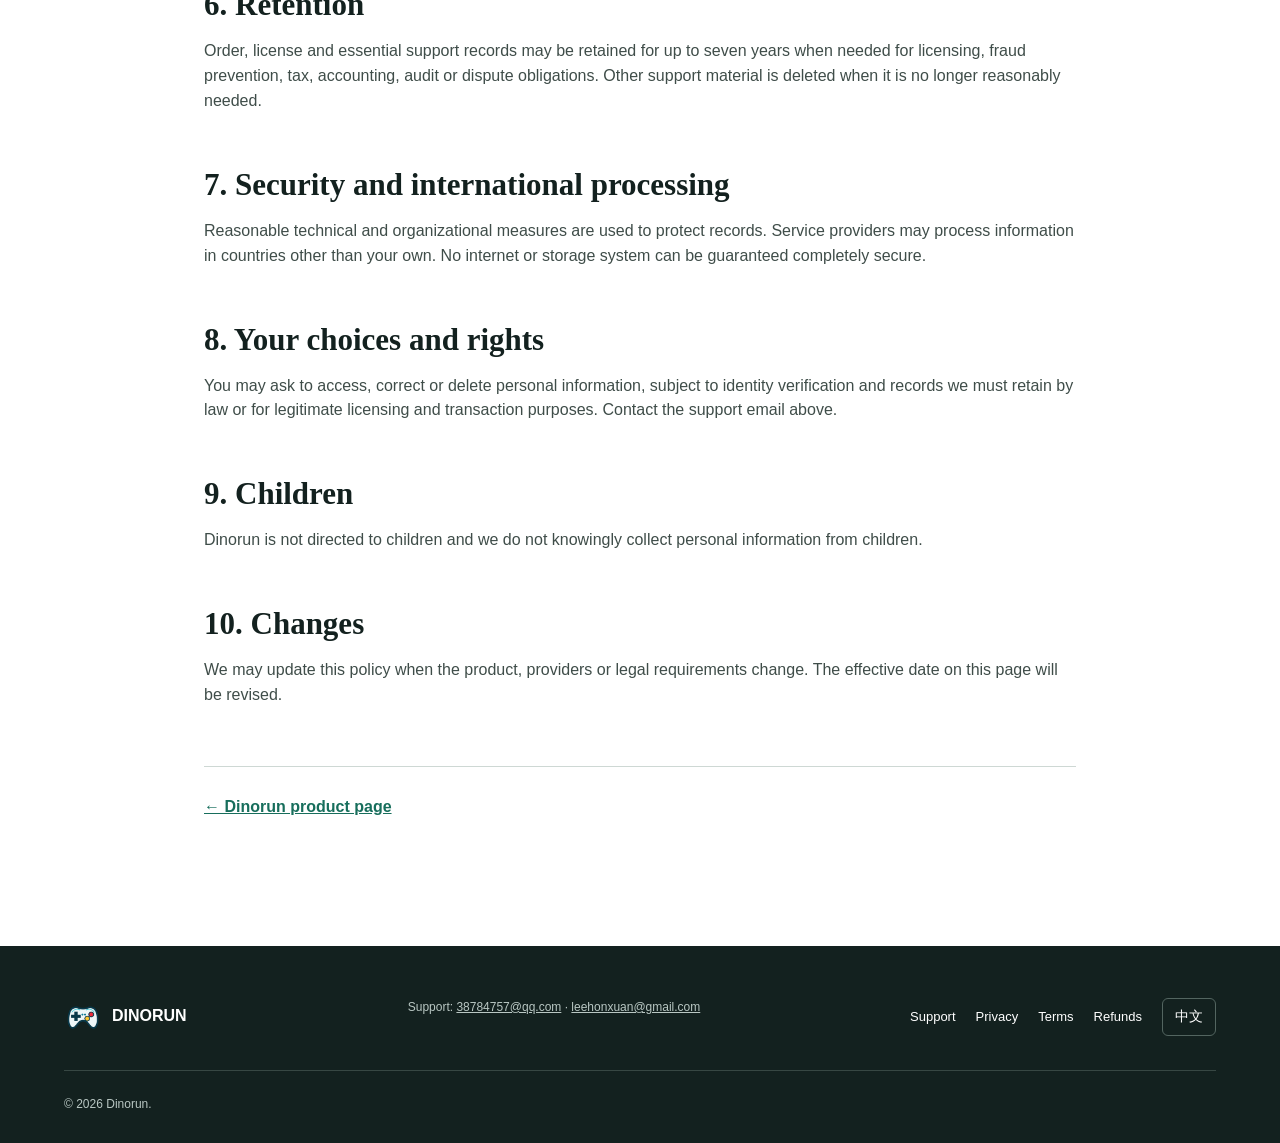
==== commit 09488cf3: "Publish Dinorun 1.0.3 online license details" ====
--- a/privacy.html
+++ b/privacy.html
@@ -17,8 +17,8 @@
   </header>
   <main class="legal-main">
     <section class="legal-hero">
-      <div data-copy-lang="en"><p class="eyebrow">LEGAL</p><h1>Privacy Policy</h1><p>Effective August 24, 2026</p></div>
-      <div data-copy-lang="zh" hidden><p class="eyebrow">法律信息</p><h1>隐私政策</h1><p>生效日期：2026 年 8 月 24 日</p></div>
+      <div data-copy-lang="en"><p class="eyebrow">LEGAL</p><h1>Privacy Policy</h1><p>Effective September 21, 2026</p></div>
+      <div data-copy-lang="zh" hidden><p class="eyebrow">法律信息</p><h1>隐私政策</h1><p>生效日期：2026 年 9 月 21 日</p></div>
     </section>
     <article class="legal-document">
       <div data-copy-lang="en">
@@ -29,15 +29,16 @@
         <ul>
           <li><strong>Order information:</strong> name, email address, country, product, order number and payment status supplied by the payment provider shown at checkout. We do not receive your full card number.</li>
           <li><strong>Activation information:</strong> the machine request code, machine fingerprint information contained in that request, license ID and activation status needed to issue and support a single-machine license.</li>
+          <li><strong>Online authorization information:</strong> license ID, TPM public-key digest, hashed machine factors, game entitlements, challenge and lease timing, and ordinary security logs. The authorization service does not receive raw Windows MachineGuid, SMBIOS UUID or disk serial values.</li>
           <li><strong>Support information:</strong> messages, diagnostic details and files that you voluntarily send when requesting help.</li>
-          <li><strong>Website delivery data:</strong> GitHub Pages may process ordinary server logs such as IP address, browser type and request time to deliver and secure this website.</li>
+          <li><strong>Website and service delivery data:</strong> Cloudflare may process ordinary server logs such as IP address, browser type and request time to deliver and secure the website and authorization service.</li>
         </ul>
         <h2>3. How information is used</h2>
         <p>We use information only to process and document orders, issue and verify licenses, deliver support, prevent abuse, respond to disputes, maintain security and meet legal, tax and accounting obligations.</p>
         <h2>4. Local application data</h2>
-        <p>Dinorun stores settings, license data and save states locally on your Windows computer. These files are not automatically uploaded to us. They are shared only if you choose to send them for support.</p>
+        <p>Dinorun stores settings, the signed license, authorization lease and save states locally on your Windows computer. Settings and save states are not automatically uploaded. The authorization client transmits only the data described above when enrolling or refreshing a device.</p>
         <h2>5. Service providers</h2>
-        <p>Information may be processed by providers necessary to operate the product, including the payment provider shown at checkout, GitHub Pages as website host and the email provider used for customer support. Their own privacy terms also apply to their services.</p>
+        <p>Information may be processed by providers necessary to operate the product, including the payment provider shown at checkout, Cloudflare for website and license-service infrastructure, and the email provider used for customer support. Their own privacy terms also apply to their services.</p>
         <h2>6. Retention</h2>
         <p>Order, license and essential support records may be retained for up to seven years when needed for licensing, fraud prevention, tax, accounting, audit or dispute obligations. Other support material is deleted when it is no longer reasonably needed.</p>
         <h2>7. Security and international processing</h2>
@@ -57,15 +58,16 @@
         <ul>
           <li><strong>订单信息：</strong>由记录商户服务商提供的姓名、邮箱、国家或地区、产品、订单号和付款状态。我们不会收到完整银行卡号。</li>
           <li><strong>激活信息：</strong>签发和支持单机许可证所需的机器申请码、其中包含的机器指纹信息、许可证编号和激活状态。</li>
+          <li><strong>联机授权信息：</strong>许可证编号、TPM 公钥摘要、机器因素哈希、授权游戏、挑战和租约时间，以及普通安全日志。授权服务不会接收原始 Windows MachineGuid、SMBIOS UUID 或磁盘序列号。</li>
           <li><strong>支持信息：</strong>用户寻求帮助时自愿发送的消息、诊断信息和文件。</li>
-          <li><strong>网站访问数据：</strong>GitHub Pages 为交付和保护本网站，可能处理 IP 地址、浏览器类型和请求时间等普通服务器日志。</li>
+          <li><strong>网站与服务访问数据：</strong>Cloudflare 为交付和保护网站及授权服务，可能处理 IP 地址、浏览器类型和请求时间等普通服务器日志。</li>
         </ul>
         <h2>3. 信息用途</h2>
         <p>信息仅用于处理和记录订单、签发与验证许可证、提供支持、防止滥用、处理争议、维护安全，以及履行法律、税务和会计义务。</p>
         <h2>4. 本地应用数据</h2>
-        <p>Dinorun 将设置、许可证和存档数据保存在用户的 Windows 电脑本地，不会自动上传。只有用户主动为获得支持而发送时，我们才会收到这些文件。</p>
+        <p>Dinorun 将设置、已签名许可证、授权租约和存档保存在用户的 Windows 电脑本地。设置与存档不会自动上传；设备登记或授权刷新时，客户端仅传输上文列出的授权信息。</p>
         <h2>5. 服务提供商</h2>
-        <p>为运营产品，必要信息可能由相关服务商处理，包括结账页面显示的支付服务商、托管网站的 GitHub Pages，以及用于客户支持的电子邮件服务商。使用这些服务时，其各自的隐私条款也适用。</p>
+        <p>为运营产品，必要信息可能由相关服务商处理，包括结账页面显示的支付服务商、提供网站及许可服务基础设施的 Cloudflare，以及用于客户支持的电子邮件服务商。使用这些服务时，其各自的隐私条款也适用。</p>
         <h2>6. 保存期限</h2>
         <p>因许可管理、反欺诈、税务、会计、审计或争议处理需要，订单、许可证和必要支持记录可能保存最长七年。其他支持材料将在不再有合理需要时删除。</p>
         <h2>7. 安全与跨境处理</h2>
--- a/styles.css
+++ b/styles.css
@@ -127,6 +127,17 @@
 .section-heading.compact { margin-bottom: 34px; }
 .section h2 { margin: 0; max-width: 850px; font-family: Georgia, "Times New Roman", serif; font-size: clamp(38px, 4.3vw, 68px); line-height: 1.05; }
 .section-heading > p:last-child { max-width: 700px; margin: 24px 0 0; color: var(--muted); font-size: 18px; }
+
+.release-update { background: var(--paper); }
+.release-update-grid { display: grid; grid-template-columns: minmax(250px, .7fr) minmax(0, 1.3fr); gap: 70px; align-items: start; }
+.release-update-summary { padding: 30px 32px 34px; border-left: 4px solid var(--green); background: var(--white); box-shadow: 0 12px 34px rgba(18, 37, 33, .08); }
+.release-version { font-family: Georgia, "Times New Roman", serif; font-size: clamp(64px, 7vw, 100px); line-height: .95; }
+.release-channel { margin: 16px 0 18px; color: var(--green); font-size: 12px; font-weight: 850; letter-spacing: .04em; }
+.release-update-summary > p:not(.release-channel) { margin: 0 0 28px; color: var(--muted); }
+.release-update-list { display: grid; grid-template-columns: 1fr 1fr; border-top: 1px solid var(--line); border-left: 1px solid var(--line); }
+.release-update-list article { min-height: 190px; padding: 24px 26px; border-right: 1px solid var(--line); border-bottom: 1px solid var(--line); }
+.release-update-list h3 { margin: 24px 0 8px; font-size: 19px; }
+.release-update-list p { margin: 0; color: var(--muted); font-size: 14px; }
 
 .features { background: var(--white); }
 .feature-grid { display: grid; grid-template-columns: repeat(3, 1fr); border-top: 1px solid var(--line); border-left: 1px solid var(--line); }
@@ -253,6 +264,8 @@
 .checkout-dialog img { margin: 0 auto 18px; }
 .checkout-dialog h2 { margin: 0; font-family: Georgia, "Times New Roman", serif; font-size: 30px; }
 .checkout-dialog p { color: var(--muted); }
+.completion-verifying, .completion-blocked { text-align: center; }
+.completion-blocked .button { display: inline-flex; margin-top: 10px; }
 .dialog-close { position: absolute; top: 10px; right: 12px; width: 36px; height: 36px; border: 0; background: transparent; font-size: 28px; cursor: pointer; }
 .dialog-ok { margin-top: 8px; }
 
@@ -270,6 +283,7 @@
   .trust-strip { grid-template-columns: 1fr 1fr; row-gap: 18px; }
   .trust-strip div:nth-child(3) { border-left: 0; padding-left: 0; }
   .feature-grid { grid-template-columns: 1fr 1fr; }
+  .release-update-grid { grid-template-columns: 1fr; gap: 44px; }
   .controls-showcase { grid-template-columns: 1fr; gap: 42px; }
   .controls-copy { max-width: 720px; }
   .arcade-band { grid-template-columns: 1fr; gap: 32px; }
@@ -302,6 +316,8 @@
   .section h2 { font-size: 39px; }
   .section-heading { margin-bottom: 38px; }
   .feature-grid { grid-template-columns: 1fr; }
+  .release-update-list { grid-template-columns: 1fr; }
+  .release-update-summary { padding: 24px 22px 26px; }
   .feature-grid article { min-height: 200px; }
   .controls-showcase { margin-top: 80px; }
   .product-window figcaption { font-size: 12px; }
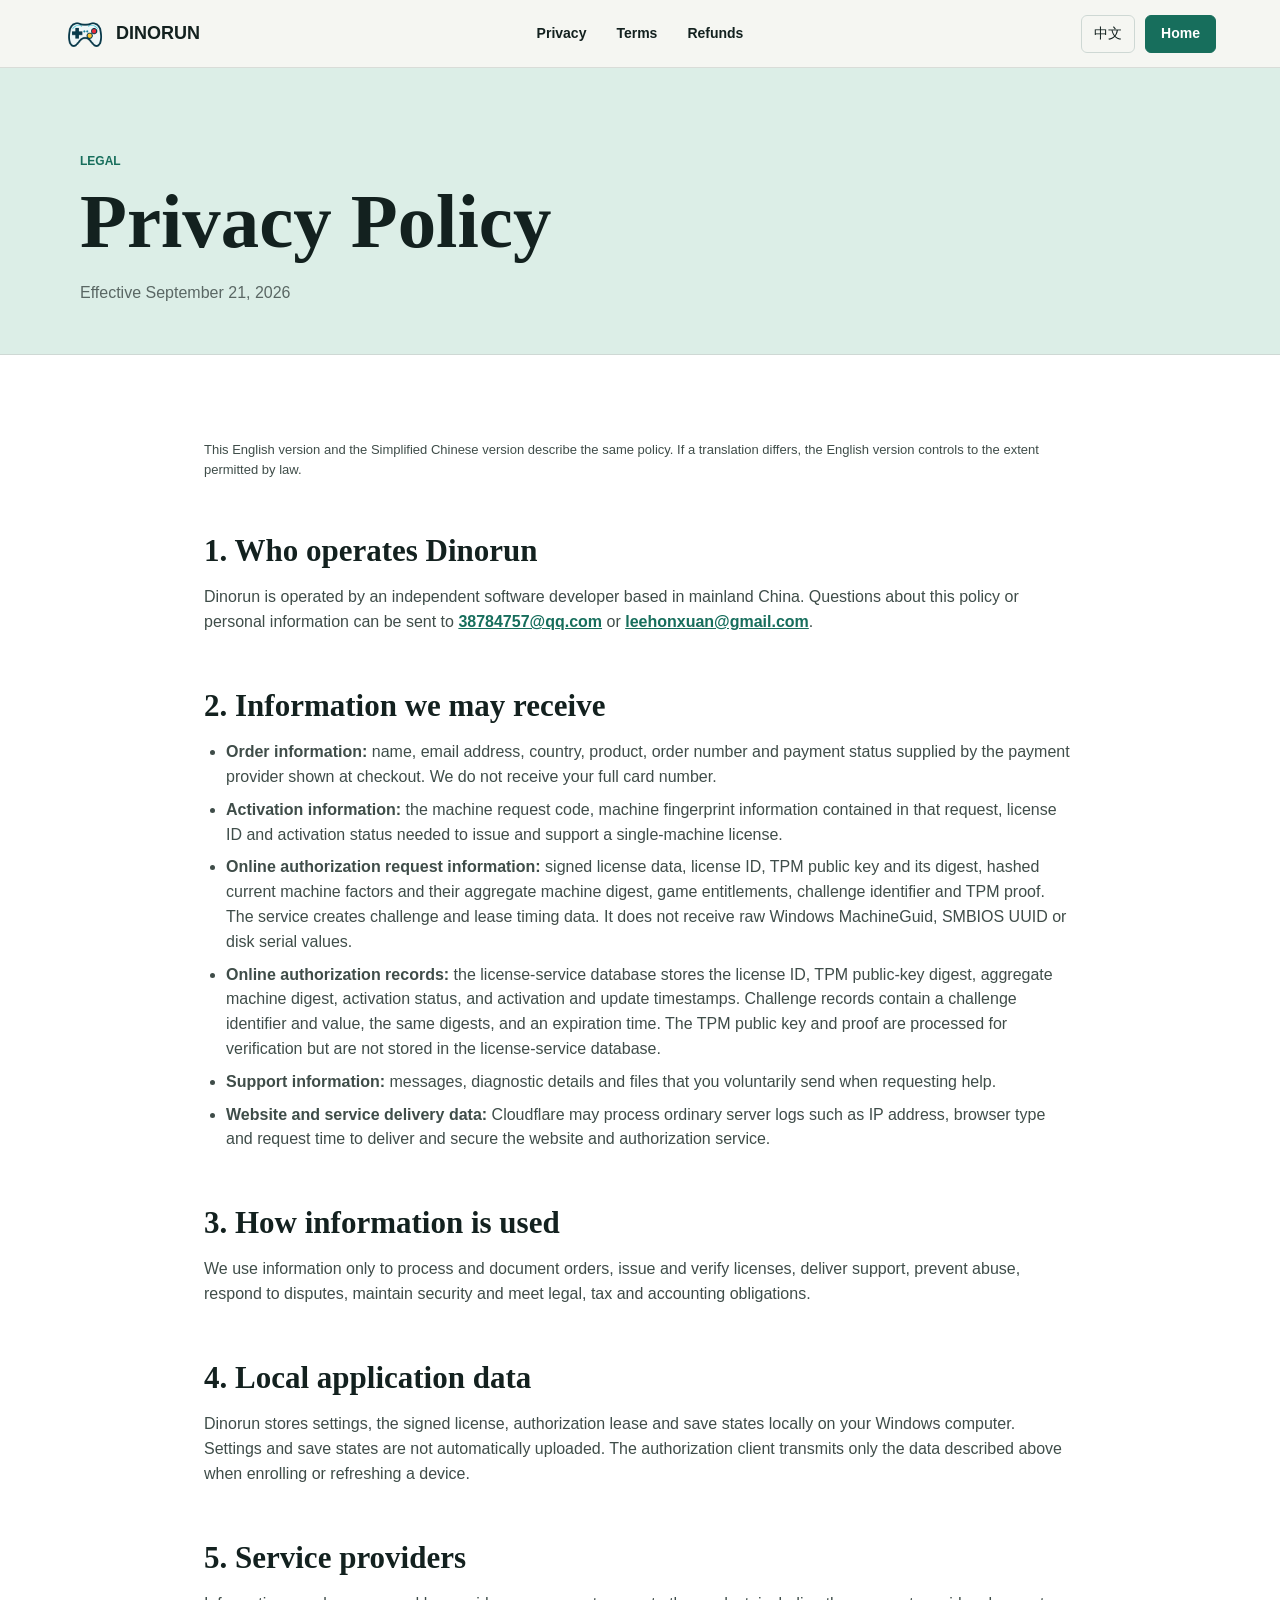
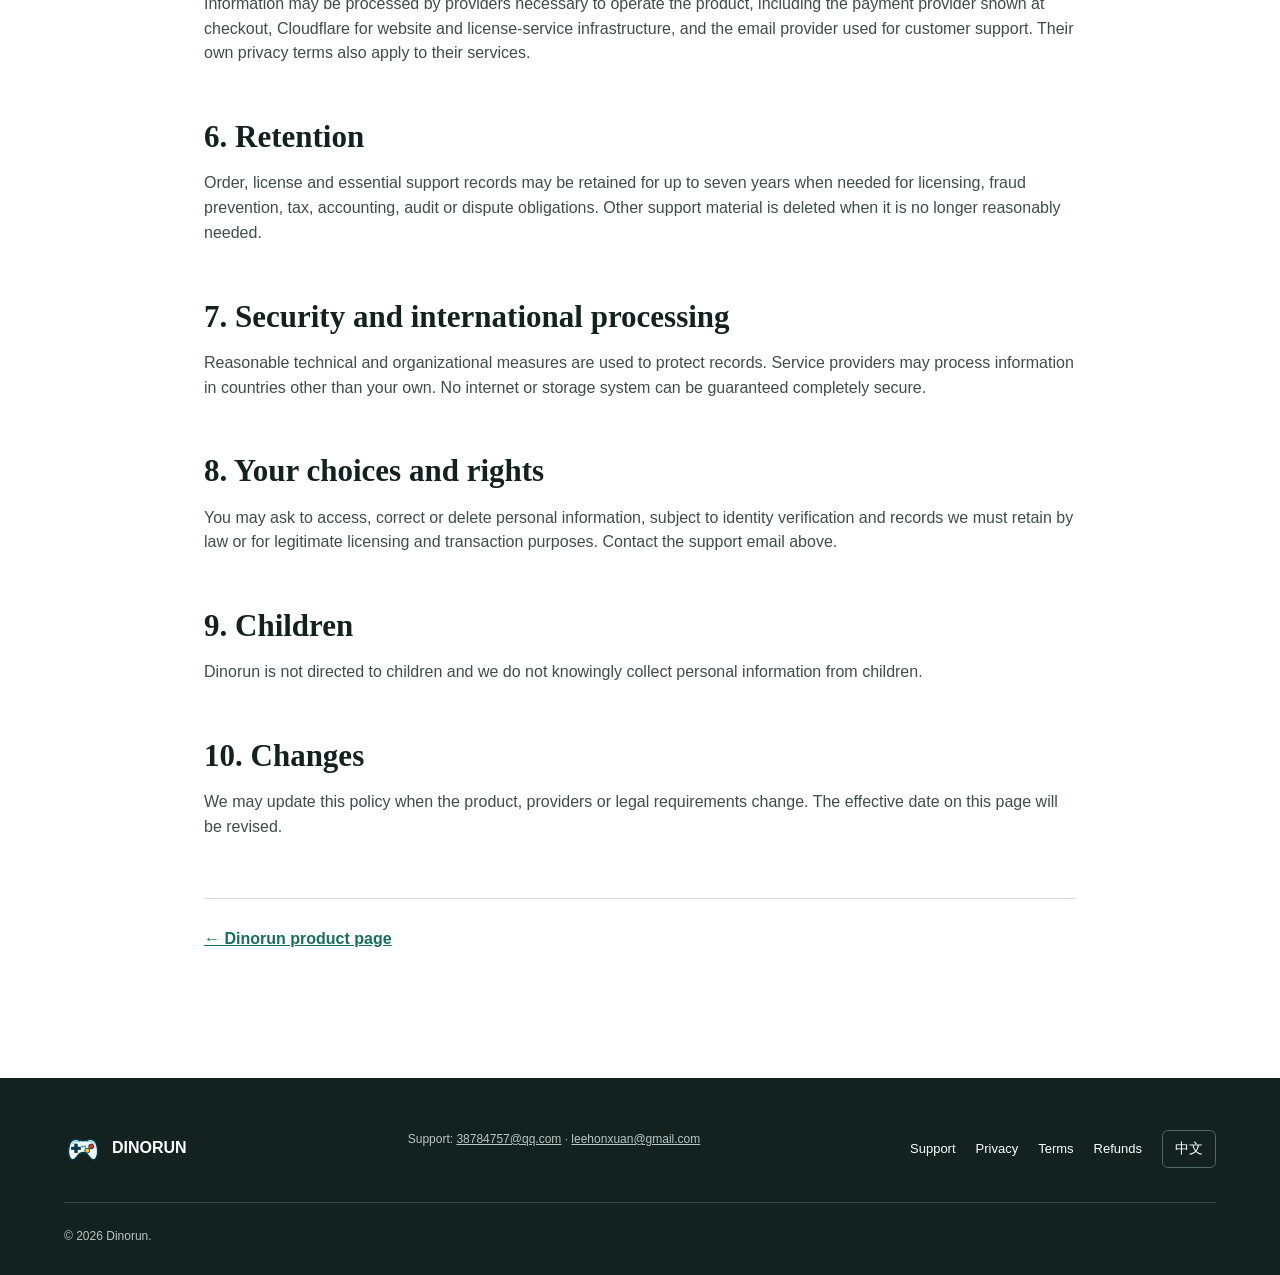
==== commit e983ab04: "Clarify Dinorun 1.0.3 online license requirements" ====
--- a/privacy.html
+++ b/privacy.html
@@ -29,7 +29,8 @@
         <ul>
           <li><strong>Order information:</strong> name, email address, country, product, order number and payment status supplied by the payment provider shown at checkout. We do not receive your full card number.</li>
           <li><strong>Activation information:</strong> the machine request code, machine fingerprint information contained in that request, license ID and activation status needed to issue and support a single-machine license.</li>
-          <li><strong>Online authorization information:</strong> license ID, TPM public-key digest, hashed machine factors, game entitlements, challenge and lease timing, and ordinary security logs. The authorization service does not receive raw Windows MachineGuid, SMBIOS UUID or disk serial values.</li>
+          <li><strong>Online authorization request information:</strong> signed license data, license ID, TPM public key and its digest, hashed current machine factors and their aggregate machine digest, game entitlements, challenge identifier and TPM proof. The service creates challenge and lease timing data. It does not receive raw Windows MachineGuid, SMBIOS UUID or disk serial values.</li>
+          <li><strong>Online authorization records:</strong> the license-service database stores the license ID, TPM public-key digest, aggregate machine digest, activation status, and activation and update timestamps. Challenge records contain a challenge identifier and value, the same digests, and an expiration time. The TPM public key and proof are processed for verification but are not stored in the license-service database.</li>
           <li><strong>Support information:</strong> messages, diagnostic details and files that you voluntarily send when requesting help.</li>
           <li><strong>Website and service delivery data:</strong> Cloudflare may process ordinary server logs such as IP address, browser type and request time to deliver and secure the website and authorization service.</li>
         </ul>
@@ -58,7 +59,8 @@
         <ul>
           <li><strong>订单信息：</strong>由记录商户服务商提供的姓名、邮箱、国家或地区、产品、订单号和付款状态。我们不会收到完整银行卡号。</li>
           <li><strong>激活信息：</strong>签发和支持单机许可证所需的机器申请码、其中包含的机器指纹信息、许可证编号和激活状态。</li>
-          <li><strong>联机授权信息：</strong>许可证编号、TPM 公钥摘要、机器因素哈希、授权游戏、挑战和租约时间，以及普通安全日志。授权服务不会接收原始 Windows MachineGuid、SMBIOS UUID 或磁盘序列号。</li>
+          <li><strong>联机授权请求信息：</strong>已签名许可证数据、许可证编号、TPM 公钥及其摘要、当前机器因素哈希及其汇总机器摘要、授权游戏、挑战编号和 TPM 证明。服务会生成挑战及租约时间数据。授权服务不会接收原始 Windows MachineGuid、SMBIOS UUID 或磁盘序列号。</li>
+          <li><strong>联机授权记录：</strong>许可服务数据库保存许可证编号、TPM 公钥摘要、汇总机器摘要、激活状态，以及激活和更新时间。挑战记录包含挑战编号与随机值、相同摘要和过期时间。TPM 公钥和证明仅用于核验，不保存在许可服务数据库中。</li>
           <li><strong>支持信息：</strong>用户寻求帮助时自愿发送的消息、诊断信息和文件。</li>
           <li><strong>网站与服务访问数据：</strong>Cloudflare 为交付和保护网站及授权服务，可能处理 IP 地址、浏览器类型和请求时间等普通服务器日志。</li>
         </ul>
